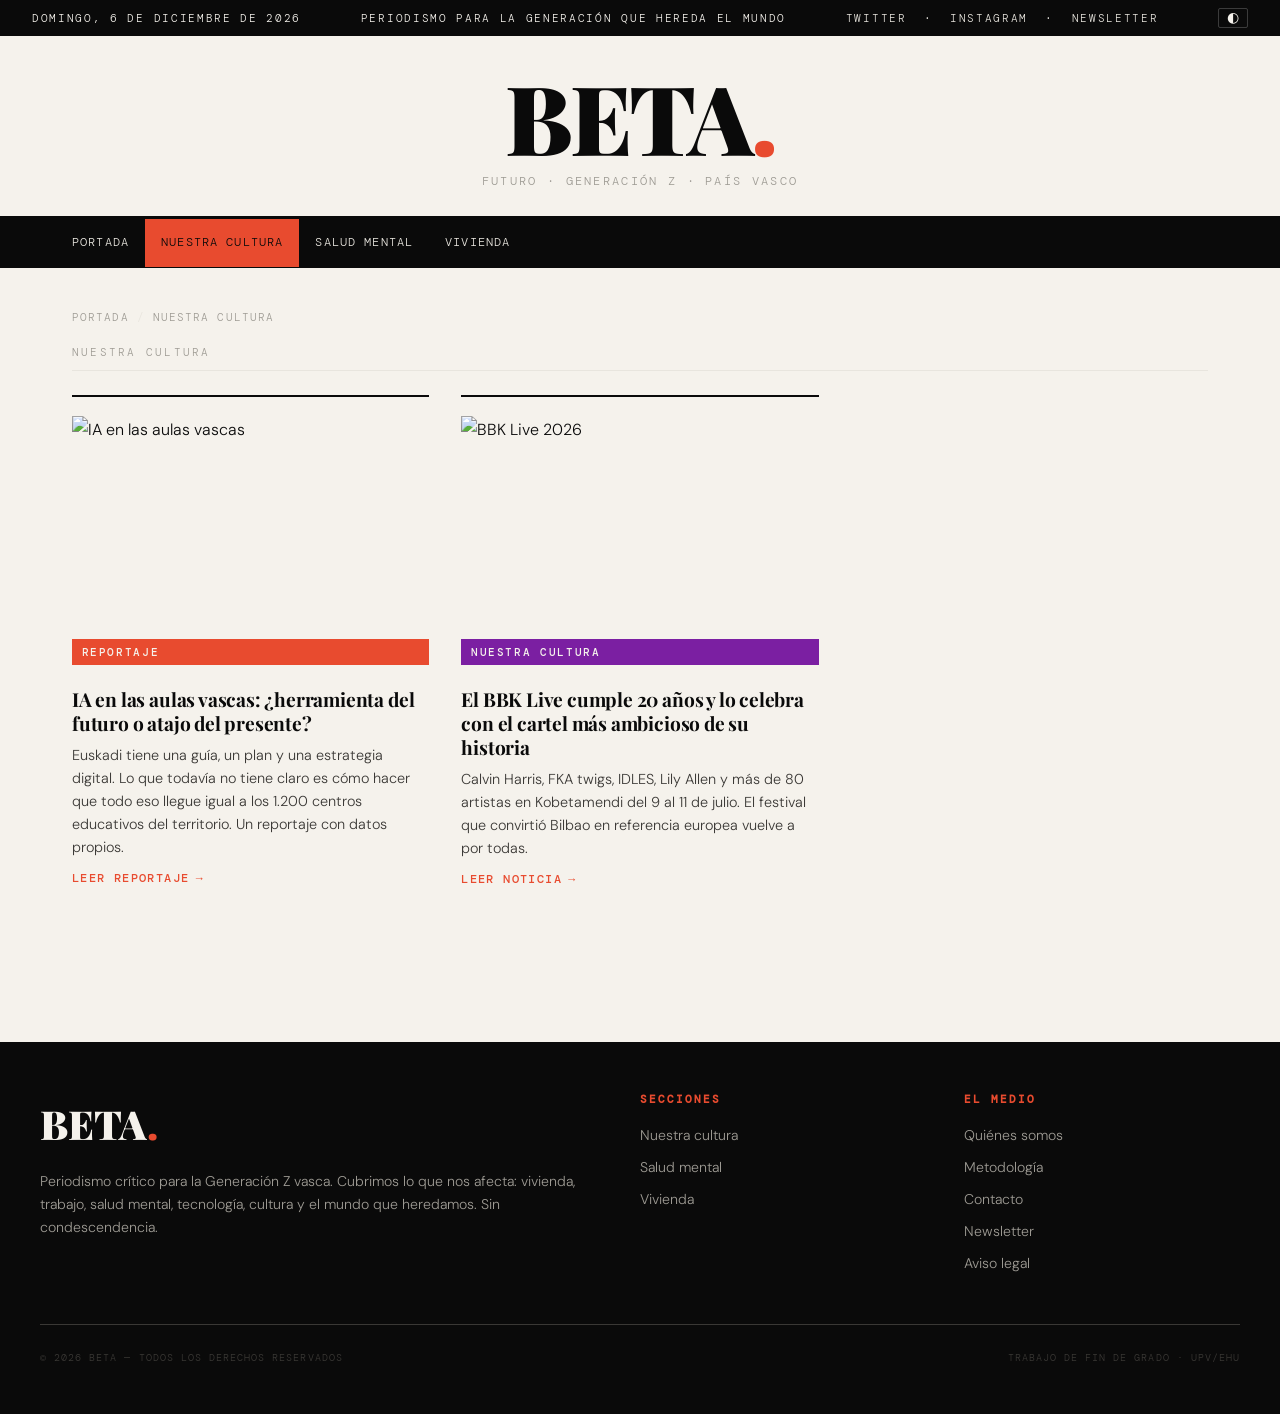
==== categoria-cultura.html @ 399a39c7 "Add files via upload" ====
<!DOCTYPE html>
<html lang="es">

<head>
  <meta charset="UTF-8" />
  <meta name="viewport" content="width=device-width, initial-scale=1.0" />
  <title>Nuestra cultura — BETA.</title>
  <link rel="stylesheet" href="style.css" />
</head>

<body>

  <!-- ============================================================
       BARRA SUPERIOR: fecha, lema y redes
  ============================================================ -->
  <div class="barra-superior">
    <span class="fecha">Domingo, 1 de junio de 2026</span>
    <span>Periodismo para la generación que hereda el mundo</span>
    <nav>
      <a href="#">Twitter</a> &nbsp;·&nbsp;
      <a href="#">Instagram</a> &nbsp;·&nbsp;
      <a href="#">Newsletter</a>
    </nav>
  </div>

  <!-- ============================================================
       CABECERA PRINCIPAL: nombre del medio y tagline
  ============================================================ -->
  <header class="cabecera-principal">
    <a href="index.html" class="logo-medio">BETA<span>.</span></a>
    <p class="tagline-medio">Futuro · Generación Z · País Vasco</p>
  </header>

  <!-- ============================================================
       NAVEGACIÓN: secciones del medio
  ============================================================ -->
  <nav class="nav-principal" aria-label="Secciones">
    <ul>
      <li><a href="index.html">Portada</a></li>
      <li><a href="categoria-cultura.html" class="activo">Nuestra cultura</a></li>
      <li><a href="categoria-salud-mental.html">Salud mental</a></li>
      <li><a href="categoria-vivienda.html">Vivienda</a></li>
    </ul>
  </nav>

  <!-- ============================================================
       PÁGINA DE CATEGORÍA: NUESTRA CULTURA
  ============================================================ -->
  <main class="portada">

    <div class="breadcrumb animar animar-1">
      <a href="index.html">Portada</a>
      <span>/</span>
      Nuestra cultura
    </div>

    <p class="titulo-seccion-portada animar animar-1">Nuestra cultura</p>

    <!-- --- REJILLA DE NOTICIAS DE LA CATEGORÍA --- -->
    <div class="rejilla-noticias">

      <article class="tarjeta-noticia animar animar-2">
        <a href="reportaje.html" class="tarjeta-imagen">
          <img src="img/placeholder-reportaje.jpg" alt="IA en las aulas vascas" />
        </a>
        <span class="etiqueta-seccion reportaje">Reportaje</span>
        <a href="reportaje.html">
          <h2 class="titular">
            IA en las aulas vascas: ¿herramienta del futuro o atajo del presente?
          </h2>
        </a>
        <p class="resumen">
          Euskadi tiene una guía, un plan y una estrategia digital. Lo que todavía no tiene claro es cómo hacer que todo
          eso llegue igual a los 1.200 centros educativos del territorio. Un reportaje con datos propios.
        </p>
        <a href="reportaje.html" class="leer-mas">Leer reportaje</a>
      </article>

      <article class="tarjeta-noticia animar animar-3">
        <a href="noticia-bbk.html" class="tarjeta-imagen">
          <img src="img/placeholder-bbk.jpg" alt="BBK Live 2026" />
        </a>
        <span class="etiqueta-seccion cultura">Nuestra cultura</span>
        <a href="noticia-bbk.html">
          <h2 class="titular">
            El BBK Live cumple 20 años y lo celebra con el cartel más ambicioso de su historia
          </h2>
        </a>
        <p class="resumen">
          Calvin Harris, FKA twigs, IDLES, Lily Allen y más de 80 artistas en Kobetamendi del 9 al 11 de julio. El
          festival que convirtió Bilbao en referencia europea vuelve a por todas.
        </p>
        <a href="noticia-bbk.html" class="leer-mas">Leer noticia</a>
      </article>

    </div>
    <!-- fin rejilla noticias -->

  </main>

  <!-- ============================================================
       PIE DE PÁGINA
  ============================================================ -->
  <footer class="pie-pagina">
    <div class="pie-interior">

      <!-- Columna 1: Identidad del medio -->
      <div>
        <div class="pie-logo">BETA<span>.</span></div>
        <p class="pie-descripcion">
          Periodismo crítico para la Generación Z vasca. Cubrimos lo que nos afecta: vivienda, trabajo, salud mental,
          tecnología, cultura y el mundo que heredamos. Sin condescendencia.
        </p>
      </div>

      <!-- Columna 2: Secciones -->
      <div class="pie-columna">
        <h4>Secciones</h4>
        <ul>
          <li><a href="categoria-cultura.html">Nuestra cultura</a></li>
          <li><a href="categoria-salud-mental.html">Salud mental</a></li>
          <li><a href="categoria-vivienda.html">Vivienda</a></li>
        </ul>
      </div>

      <!-- Columna 3: Sobre el medio -->
      <div class="pie-columna">
        <h4>El medio</h4>
        <ul>
          <li><a href="#">Quiénes somos</a></li>
          <li><a href="#">Metodología</a></li>
          <li><a href="#">Contacto</a></li>
          <li><a href="#">Newsletter</a></li>
          <li><a href="#">Aviso legal</a></li>
        </ul>
      </div>

    </div>

    <!-- Copyright -->
    <div class="pie-copy">
      <span>© 2026 BETA — Todos los derechos reservados</span>
      <span>Trabajo de Fin de Grado · UPV/EHU</span>
    </div>
  </footer>

  <script src="main.js"></script>
</body>

</html>
---- style.css ----
/* ============================================================
   ESTILO.CSS — Hoja de estilos global del medio
   Medio: BETA — Futuro y Generación Z
   ============================================================ */

/* --- IMPORTACIÓN DE FUENTES --- */
@import url("https://fonts.googleapis.com/css2?family=Playfair+Display:ital,wght@0,700;0,900;1,700&family=DM+Sans:ital,wght@0,300;0,400;0,500;1,300&family=DM+Mono:wght@400;500&display=swap");

/* --- VARIABLES GLOBALES --- */
:root {
  --negro: #0a0a0a;
  --blanco: #f5f2ec;
  --acento: #e84b2f;
  --acento-suave: #f4c5bc;
  --gris-claro: #e8e5de;
  --gris-medio: #9e9b94;
  --gris-oscuro: #3a3835;
  --fondo: #f5f2ec;

  --fuente-titulo: "Playfair Display", Georgia, serif;
  --fuente-cuerpo: "DM Sans", sans-serif;
  --fuente-mono: "DM Mono", monospace;

  --max-ancho: 1200px;
  --col-principal: 760px;
}

/* --- RESET Y BASE --- */
*,
*::before,
*::after {
  box-sizing: border-box;
  margin: 0;
  padding: 0;
}

html {
  font-size: 16px;
  scroll-behavior: smooth;
  overflow-x: hidden;
}

body {
  background-color: var(--fondo);
  color: var(--negro);
  font-family: var(--fuente-cuerpo);
  font-weight: 300;
  line-height: 1.7;
  -webkit-font-smoothing: antialiased;
  overflow-x: hidden;
  width: 100%;
}

a {
  color: inherit;
  text-decoration: none;
}
a:hover {
  color: var(--acento);
}
img {
  max-width: 100%;
  display: block;
}

/* ============================================================
   CABECERA Y NAVEGACIÓN
   ============================================================ */

/* --- Barra superior con fecha y sección --- */
.barra-superior {
  background-color: var(--negro);
  color: var(--blanco);
  font-family: var(--fuente-mono);
  font-size: 0.7rem;
  letter-spacing: 0.15em;
  text-transform: uppercase;
  padding: 0.5rem 2rem;
  display: flex;
  justify-content: space-between;
  align-items: center;
}

.barra-superior a {
  color: var(--gris-claro);
}
.barra-superior a:hover {
  color: var(--acento);
}

/* --- Cabecera principal con nombre del medio --- */
.cabecera-principal {
  border-bottom: 3px solid var(--negro);
  padding: 2rem 2rem 1.5rem;
  display: flex;
  flex-direction: column;
  align-items: center;
  gap: 0.5rem;
  text-align: center;
}

.logo-medio {
  font-family: var(--fuente-titulo);
  font-size: clamp(3rem, 8vw, 6rem);
  font-weight: 900;
  letter-spacing: -0.03em;
  line-height: 1;
  color: var(--negro);
  transition: color 0.2s;
}

.logo-medio span {
  color: var(--acento);
}
.logo-medio:hover {
  color: var(--acento);
}
.logo-medio:hover span {
  color: var(--negro);
}

.tagline-medio {
  font-family: var(--fuente-mono);
  font-size: 0.72rem;
  letter-spacing: 0.2em;
  text-transform: uppercase;
  color: var(--gris-medio);
}

/* --- Navegación principal --- */
.nav-principal {
  border-bottom: 1px solid var(--negro);
  background-color: var(--negro);
  overflow: hidden;
}

.nav-principal ul {
  display: flex;
  list-style: none;
  max-width: var(--max-ancho);
  margin: 0 auto;
  padding: 0 1rem;
  overflow-x: auto;
  scrollbar-width: none;
  -webkit-overflow-scrolling: touch;
}

.nav-principal ul::-webkit-scrollbar {
  display: none;
}

.nav-principal li a {
  display: block;
  padding: 0.9rem 1rem;
  font-family: var(--fuente-mono);
  font-size: 0.72rem;
  letter-spacing: 0.1em;
  text-transform: uppercase;
  color: var(--gris-claro);
  white-space: nowrap;
  transition:
    color 0.2s,
    background-color 0.2s;
}

.nav-principal li a:hover,
.nav-principal li a.activo {
  color: var(--negro);
  background-color: var(--acento);
}

/* --- Imagen en tarjeta de noticia --- */
.tarjeta-imagen {
  display: block;
  overflow: hidden;
  margin-bottom: 0.75rem;
  aspect-ratio: 16 / 9;
}

.tarjeta-imagen img {
  width: 100%;
  height: 100%;
  object-fit: cover;
  display: block;
  transition: transform 0.35s ease;
}

.tarjeta-noticia:hover .tarjeta-imagen img {
  transform: scale(1.03);
}

/* ============================================================
   ETIQUETAS DE SECCIÓN
   ============================================================ */

.etiqueta-seccion {
  display: inline-block;
  font-family: var(--fuente-mono);
  font-size: 0.68rem;
  font-weight: 500;
  letter-spacing: 0.15em;
  text-transform: uppercase;
  color: var(--blanco);
  background-color: var(--negro);
  padding: 0.25rem 0.6rem;
  margin-bottom: 0.75rem;
}

.etiqueta-seccion.economia {
  background-color: #1a5c3a;
}
.etiqueta-seccion.salud {
  background-color: #2b4580;
}
.etiqueta-seccion.cultura {
  background-color: #7b1fa2;
}
.etiqueta-seccion.tecnologia {
  background-color: #b84900;
}
.etiqueta-seccion.colectivo {
  background-color: #ad1457;
}
.etiqueta-seccion.reportaje {
  background-color: var(--acento);
}

/* ============================================================
   PÁGINA PRINCIPAL — PORTADA
   ============================================================ */

.portada {
  max-width: var(--max-ancho);
  margin: 0 auto;
  padding: 2.5rem 2rem;
}

/* --- Noticia destacada principal --- */
.noticia-destacada {
  display: grid;
  grid-template-columns: 1fr 1fr;
  gap: 3rem;
  padding-bottom: 2.5rem;
  margin-bottom: 2.5rem;
  border-bottom: 2px solid var(--negro);
}

.noticia-destacada .contenido {
  display: flex;
  flex-direction: column;
  justify-content: center;
}

.noticia-destacada .imagen-placeholder {
  background-color: var(--negro);
  min-height: 380px;
  position: relative;
  overflow: hidden;
}

.noticia-destacada .imagen-placeholder::after {
  content: "";
  position: absolute;
  inset: 0;
  background: repeating-linear-gradient(
    45deg,
    transparent,
    transparent 10px,
    rgba(255, 255, 255, 0.03) 10px,
    rgba(255, 255, 255, 0.03) 20px
  );
}

.titular-grande {
  font-family: var(--fuente-titulo);
  font-size: clamp(1.8rem, 3.5vw, 2.8rem);
  font-weight: 700;
  line-height: 1.15;
  letter-spacing: -0.02em;
  margin-bottom: 1rem;
  transition: color 0.2s;
}

.titular-grande:hover {
  color: var(--acento);
}

.entradilla {
  font-size: 1.05rem;
  font-weight: 300;
  color: var(--gris-oscuro);
  line-height: 1.65;
  margin-bottom: 1.5rem;
}

.leer-mas {
  font-family: var(--fuente-mono);
  font-size: 0.72rem;
  letter-spacing: 0.12em;
  text-transform: uppercase;
  color: var(--acento);
  display: inline-flex;
  align-items: center;
  gap: 0.4rem;
  font-weight: 500;
  transition: gap 0.2s;
}

.leer-mas:hover {
  gap: 0.7rem;
  color: var(--acento);
}
.leer-mas::after {
  content: "→";
}

/* --- Rejilla de noticias secundarias --- */
.titulo-seccion-portada {
  font-family: var(--fuente-mono);
  font-size: 0.7rem;
  letter-spacing: 0.2em;
  text-transform: uppercase;
  color: var(--gris-medio);
  margin-bottom: 1.5rem;
  padding-bottom: 0.5rem;
  border-bottom: 1px solid var(--gris-claro);
}

.rejilla-noticias {
  display: grid;
  grid-template-columns: repeat(3, 1fr);
  gap: 2rem;
  margin-bottom: 3rem;
}

/* --- Tarjeta de noticia --- */
.tarjeta-noticia {
  border-top: 2px solid var(--negro);
  padding-top: 1.2rem;
  display: flex;
  flex-direction: column;
  gap: 0.6rem;
  transition: transform 0.2s;
}

.tarjeta-noticia:hover {
  transform: translateY(-2px);
}

.tarjeta-noticia .titular {
  font-family: var(--fuente-titulo);
  font-size: 1.2rem;
  font-weight: 700;
  line-height: 1.25;
  letter-spacing: -0.01em;
  transition: color 0.2s;
}

.tarjeta-noticia:hover .titular {
  color: var(--acento);
}

.tarjeta-noticia .resumen {
  font-size: 0.9rem;
  color: var(--gris-oscuro);
  line-height: 1.6;
}

/* --- Bloque del reportaje en portada --- */
.bloque-reportaje-portada {
  background-color: var(--negro);
  color: var(--blanco);
  padding: 3rem;
  margin-bottom: 3rem;
  display: grid;
  grid-template-columns: 1fr 2fr;
  gap: 3rem;
  align-items: center;
}

.bloque-reportaje-portada .label {
  font-family: var(--fuente-mono);
  font-size: 0.7rem;
  letter-spacing: 0.2em;
  text-transform: uppercase;
  color: var(--acento);
  margin-bottom: 0.75rem;
}

.bloque-reportaje-portada .titular-reportaje {
  font-family: var(--fuente-titulo);
  font-size: clamp(1.5rem, 3vw, 2.2rem);
  font-weight: 700;
  line-height: 1.2;
  letter-spacing: -0.02em;
  color: var(--blanco);
  margin-bottom: 1rem;
  transition: color 0.2s;
}

.bloque-reportaje-portada .titular-reportaje:hover {
  color: var(--acento);
}

.bloque-reportaje-portada .desc {
  color: var(--gris-claro);
  font-size: 0.95rem;
  line-height: 1.65;
  margin-bottom: 1.5rem;
}

.bloque-reportaje-portada .leer-mas {
  color: var(--acento);
}

.bloque-reportaje-portada .numero-grande {
  font-family: var(--fuente-titulo);
  font-size: clamp(5rem, 12vw, 9rem);
  font-weight: 900;
  line-height: 1;
  color: var(--acento);
  opacity: 0.6;
  text-align: center;
}

/* ============================================================
   PÁGINA DE ARTÍCULO (noticias y reportaje)
   ============================================================ */

.contenedor-articulo {
  max-width: var(--max-ancho);
  margin: 0 auto;
  padding: 2.5rem 2rem;
  display: grid;
  grid-template-columns: minmax(0, 2.5fr) minmax(0, 1fr);
  gap: 4rem;
  align-items: start;
}

/* Evitar que los hijos del grid desborden */
.contenedor-articulo > * {
  min-width: 0;
  overflow-wrap: break-word;
  word-break: break-word;
}

/* --- Cabecera del artículo --- */
.cabecera-articulo {
  margin-bottom: 2.5rem;
  padding-bottom: 2rem;
  border-bottom: 2px solid var(--negro);
}

.titular-articulo {
  font-family: var(--fuente-titulo);
  font-size: clamp(2rem, 4.5vw, 3.2rem);
  font-weight: 700;
  line-height: 1.1;
  letter-spacing: -0.03em;
  margin-bottom: 1.2rem;
  margin-top: 0.75rem;
}

.entradilla-articulo {
  font-size: 1.2rem;
  font-weight: 400;
  line-height: 1.6;
  color: var(--gris-oscuro);
  border-left: 3px solid var(--acento);
  padding-left: 1.2rem;
  margin-bottom: 1.5rem;
}

.meta-articulo {
  font-family: var(--fuente-mono);
  font-size: 0.7rem;
  letter-spacing: 0.1em;
  text-transform: uppercase;
  color: var(--gris-medio);
  display: flex;
  gap: 1.5rem;
  flex-wrap: wrap;
}

/* --- Cuerpo del artículo --- */
.cuerpo-articulo p {
  font-size: 1.05rem;
  line-height: 1.8;
  margin-bottom: 1.5rem;
  font-weight: 300;
}

.cuerpo-articulo p strong {
  font-weight: 500;
}

.cuerpo-articulo h2 {
  font-family: var(--fuente-titulo);
  font-size: 1.6rem;
  font-weight: 700;
  margin: 2.5rem 0 1rem;
  letter-spacing: -0.02em;
}

/* Dato destacado numérico */
.dato-destacado {
  background-color: var(--negro);
  color: var(--blanco);
  padding: 2rem 2.5rem;
  margin: 2.5rem 0;
  display: flex;
  align-items: center;
  gap: 2rem;
}

.dato-destacado .numero {
  font-family: var(--fuente-titulo);
  font-size: 3.5rem;
  font-weight: 900;
  color: var(--acento);
  line-height: 1;
  white-space: nowrap;
}

.dato-destacado .descripcion {
  font-size: 0.95rem;
  line-height: 1.55;
  color: var(--gris-claro);
}

/* Cita textual */
.cita-articulo {
  border-left: 4px solid var(--acento);
  padding: 1rem 0 1rem 1.5rem;
  margin: 2rem 0;
  font-family: var(--fuente-titulo);
  font-size: 1.3rem;
  font-style: italic;
  line-height: 1.4;
  color: var(--gris-oscuro);
}

/* Fuentes al pie */
.fuentes-articulo {
  margin-top: 3rem;
  padding-top: 1.5rem;
  border-top: 1px solid var(--gris-claro);
}

.fuentes-articulo h3 {
  font-family: var(--fuente-mono);
  font-size: 0.7rem;
  letter-spacing: 0.18em;
  text-transform: uppercase;
  color: var(--gris-medio);
  margin-bottom: 1rem;
}

.fuentes-articulo ul {
  list-style: none;
  display: flex;
  flex-direction: column;
  gap: 0.5rem;
}

.fuentes-articulo li {
  font-size: 0.82rem;
  color: var(--gris-oscuro);
  padding-left: 1rem;
  border-left: 2px solid var(--gris-claro);
}

.fuentes-articulo li a {
  color: var(--acento);
  word-break: break-all;
}

.fuentes-articulo li a:hover {
  text-decoration: underline;
}

/* --- Barra lateral --- */
.barra-lateral {
  position: sticky;
  top: 2rem;
}

.widget-lateral {
  margin-bottom: 2.5rem;
}

.widget-lateral h3 {
  font-family: var(--fuente-mono);
  font-size: 0.68rem;
  letter-spacing: 0.18em;
  text-transform: uppercase;
  color: var(--gris-medio);
  margin-bottom: 1rem;
  padding-bottom: 0.5rem;
  border-bottom: 1px solid var(--gris-claro);
}

/* Noticias relacionadas en sidebar */
.noticia-relacionada {
  padding: 1rem 0;
  border-bottom: 1px solid var(--gris-claro);
}

.noticia-relacionada:last-child {
  border-bottom: none;
}

.noticia-relacionada .titular-rel {
  font-family: var(--fuente-titulo);
  font-size: 0.95rem;
  font-weight: 700;
  line-height: 1.3;
  margin-bottom: 0.3rem;
  transition: color 0.2s;
}

.noticia-relacionada:hover .titular-rel {
  color: var(--acento);
}

.noticia-relacionada .seccion-rel {
  font-family: var(--fuente-mono);
  font-size: 0.65rem;
  letter-spacing: 0.1em;
  text-transform: uppercase;
  color: var(--gris-medio);
}

/* ============================================================
   PIE DE PÁGINA
   ============================================================ */

.pie-pagina {
  background-color: var(--negro);
  color: var(--gris-claro);
  padding: 3rem 2rem;
  margin-top: 4rem;
}

.pie-interior {
  max-width: var(--max-ancho);
  margin: 0 auto;
  display: grid;
  grid-template-columns: 2fr 1fr 1fr;
  gap: 3rem;
}

.pie-logo {
  font-family: var(--fuente-titulo);
  font-size: 2.5rem;
  font-weight: 900;
  color: var(--blanco);
  margin-bottom: 0.75rem;
}

.pie-logo span {
  color: var(--acento);
}

.pie-descripcion {
  font-size: 0.88rem;
  line-height: 1.65;
  color: var(--gris-medio);
}

.pie-columna h4 {
  font-family: var(--fuente-mono);
  font-size: 0.68rem;
  letter-spacing: 0.18em;
  text-transform: uppercase;
  color: var(--acento);
  margin-bottom: 1rem;
}

.pie-columna ul {
  list-style: none;
}

.pie-columna li {
  font-size: 0.88rem;
  color: var(--gris-medio);
  margin-bottom: 0.5rem;
  transition: color 0.2s;
}

.pie-columna li a:hover {
  color: var(--blanco);
}

.pie-copy {
  max-width: var(--max-ancho);
  margin: 2.5rem auto 0;
  padding-top: 1.5rem;
  border-top: 1px solid var(--gris-oscuro);
  font-family: var(--fuente-mono);
  font-size: 0.65rem;
  letter-spacing: 0.1em;
  text-transform: uppercase;
  color: var(--gris-oscuro);
  display: flex;
  justify-content: space-between;
}

/* ============================================================
   ANIMACIONES DE ENTRADA
   ============================================================ */

@keyframes fadeUp {
  from {
    opacity: 0;
    transform: translateY(18px);
  }
  to {
    opacity: 1;
    transform: translateY(0);
  }
}

.animar {
  animation: fadeUp 0.5s ease both;
}
.animar-1 {
  animation-delay: 0.05s;
}
.animar-2 {
  animation-delay: 0.15s;
}
.animar-3 {
  animation-delay: 0.25s;
}
.animar-4 {
  animation-delay: 0.35s;
}
.animar-5 {
  animation-delay: 0.45s;
}

/* ============================================================
   UTILIDADES
   ============================================================ */

.separador {
  border: none;
  border-top: 1px solid var(--gris-claro);
  margin: 2.5rem 0;
}

.separador-negro {
  border: none;
  border-top: 2px solid var(--negro);
  margin: 2.5rem 0;
}

.breadcrumb {
  font-family: var(--fuente-mono);
  font-size: 0.68rem;
  letter-spacing: 0.1em;
  text-transform: uppercase;
  color: var(--gris-medio);
  margin-bottom: 1rem;
  display: flex;
  gap: 0.5rem;
  align-items: center;
}

.breadcrumb a {
  color: var(--gris-medio);
}
.breadcrumb a:hover {
  color: var(--acento);
}
.breadcrumb span {
  color: var(--gris-claro);
}

/* ============================================================
   RESPONSIVO — Sistema completo de breakpoints
   
   Breakpoints:
   - Tablet grande:  max-width 1100px
   - Tablet:         max-width 900px
   - Móvil grande:   max-width 700px
   - Móvil:          max-width 500px
   - Móvil pequeño:  max-width 380px
   ============================================================ */

/* --- TABLET GRANDE (≤1100px) ---
   Reducir márgenes y ajustar columnas anchas
------------------------------------------------------ */
@media (max-width: 1100px) {
  /* Reducir padding general */
  .portada,
  .contenedor-articulo {
    padding-left: 1.5rem;
    padding-right: 1.5rem;
  }

  /* Columna principal del artículo más estrecha */
  .contenedor-articulo {
    grid-template-columns: 1fr 280px;
    gap: 2.5rem;
  }

  /* Noticia destacada: imagen más pequeña */
  .noticia-destacada .imagen-placeholder {
    min-height: 300px;
  }

  /* Bloque reportaje en portada */
  .bloque-reportaje-portada {
    padding: 2.5rem;
  }

  .bloque-reportaje-portada .numero-grande {
    font-size: 6rem;
  }
}

/* --- TABLET (≤900px) ---
   Colapsar grids de dos columnas a una
------------------------------------------------------ */
@media (max-width: 900px) {
  /* --- Barra superior: ocultar centro en tablet --- */
  .barra-superior > span:nth-child(2) {
    display: none;
  }

  /* --- Cabecera: reducir tamaño del logo --- */
  .logo-medio {
    font-size: clamp(2.5rem, 10vw, 4.5rem);
  }

  /* --- Noticia destacada: apilar verticalmente --- */
  .noticia-destacada {
    grid-template-columns: 1fr;
    gap: 1.5rem;
  }

  .noticia-destacada .imagen-placeholder {
    min-height: 240px;
    order: -1; /* Imagen arriba */
  }

  /* --- Rejilla de noticias: 2 columnas en tablet --- */
  .rejilla-noticias {
    grid-template-columns: 1fr 1fr;
    gap: 1.5rem;
  }

  /* --- Bloque reportaje en portada: una columna --- */
  .bloque-reportaje-portada {
    grid-template-columns: 1fr;
    padding: 2rem;
    gap: 1.5rem;
  }

  .bloque-reportaje-portada .numero-grande {
    display: none;
  }

  /* --- Artículo: quitar sidebar, columna única --- */
  .contenedor-articulo {
    grid-template-columns: 1fr;
    gap: 2rem;
    padding: 2rem 1.5rem;
  }

  /* Sidebar deja de ser sticky */
  .barra-lateral {
    position: static;
    border-top: 2px solid var(--negro);
    padding-top: 2rem;
  }

  /* Widget lateral en horizontal en tablet */
  .widget-lateral h3 {
    margin-bottom: 1rem;
  }

  /* --- Titular del artículo: reducir tamaño --- */
  .titular-articulo {
    font-size: clamp(1.8rem, 4vw, 2.5rem);
  }

  /* --- Entradilla: reducir tamaño --- */
  .entradilla-articulo {
    font-size: 1.1rem;
  }

  /* --- Pie: apilar columnas --- */
  .pie-interior {
    grid-template-columns: 1fr 1fr;
    gap: 2rem;
  }

  /* Primera columna del pie ocupa todo el ancho */
  .pie-interior > div:first-child {
    grid-column: 1 / -1;
  }
}

/* --- MÓVIL GRANDE (≤700px) ---
   Ajustes para pantallas de smartphone grande
------------------------------------------------------ */
@media (max-width: 700px) {
  /* --- Barra superior: compactar --- */
  .barra-superior {
    padding: 0.4rem 1rem;
    font-size: 0.62rem;
  }

  /* Ocultar fecha en móvil */
  .barra-superior .fecha {
    display: none;
  }

  /* --- Cabecera: más compacta --- */
  .cabecera-principal {
    padding: 1.2rem 1rem 1rem;
    gap: 0.3rem;
  }

  .tagline-medio {
    font-size: 0.62rem;
    letter-spacing: 0.15em;
  }

  /* --- Nav: el botón hamburguesa lo gestiona main.js ---
     Los estilos del menú móvil se inyectan dinámicamente
     desde iniciarMenuMovil() para evitar conflictos */

  /* --- Portada: padding reducido --- */
  .portada {
    padding: 1.2rem 1rem;
  }

  /* --- Noticia destacada --- */
  .noticia-destacada {
    padding-bottom: 1.5rem;
    margin-bottom: 1.5rem;
  }

  .noticia-destacada .imagen-placeholder {
    min-height: 180px;
  }

  .titular-grande {
    font-size: clamp(1.5rem, 6vw, 2rem);
  }

  .entradilla {
    font-size: 0.95rem;
  }

  /* --- Rejilla: una sola columna en móvil --- */
  .rejilla-noticias {
    grid-template-columns: 1fr;
    gap: 0; /* Los bordes superiores de .tarjeta-noticia ya separan */
  }

  .tarjeta-noticia {
    padding-bottom: 1.5rem;
    margin-bottom: 1.5rem;
    border-bottom: 1px solid var(--gris-claro);
  }

  .tarjeta-noticia:last-child {
    border-bottom: none;
    margin-bottom: 0;
  }

  /* --- Bloque reportaje portada --- */
  .bloque-reportaje-portada {
    padding: 1.5rem;
  }

  .bloque-reportaje-portada .titular-reportaje {
    font-size: 1.4rem;
  }

  /* --- Artículo: padding mínimo --- */
  .contenedor-articulo {
    padding: 1.2rem 1rem;
  }

  .cabecera-articulo {
    margin-bottom: 1.5rem;
    padding-bottom: 1.5rem;
  }

  .titular-articulo {
    font-size: clamp(1.6rem, 7vw, 2.2rem);
    letter-spacing: -0.02em;
  }

  .entradilla-articulo {
    font-size: 1rem;
    padding-left: 1rem;
  }

  .meta-articulo {
    flex-direction: column;
    gap: 0.3rem;
  }

  /* Cuerpo del artículo: interlineado ligeramente menor */
  .cuerpo-articulo p {
    font-size: 1rem;
    line-height: 1.75;
    margin-bottom: 1.25rem;
  }

  .cuerpo-articulo h2 {
    font-size: 1.35rem;
    margin: 2rem 0 0.75rem;
  }

  /* Dato destacado: apilar número y texto */
  .dato-destacado {
    flex-direction: column;
    gap: 0.75rem;
    padding: 1.5rem;
    text-align: center;
  }

  .dato-destacado .numero {
    font-size: 2.8rem;
  }

  /* Cita: reducir tamaño */
  .cita-articulo {
    font-size: 1.1rem;
    padding-left: 1rem;
    margin: 1.5rem 0;
  }

  /* --- Breadcrumb: reducir tamaño --- */
  .breadcrumb {
    font-size: 0.62rem;
    flex-wrap: wrap;
  }

  /* --- Pie: una columna --- */
  .pie-interior {
    grid-template-columns: 1fr;
    gap: 1.5rem;
  }

  .pie-interior > div:first-child {
    grid-column: 1;
  }

  .pie-logo {
    font-size: 2rem;
  }

  .pie-copy {
    flex-direction: column;
    gap: 0.4rem;
    font-size: 0.6rem;
  }
}

/* --- MÓVIL (≤500px) ---
   Ajustes finos para pantallas pequeñas
------------------------------------------------------ */
@media (max-width: 500px) {
  /* Tipografía base ligeramente menor */
  html {
    font-size: 15px;
  }

  /* Logo aún más compacto */
  .logo-medio {
    font-size: 2.8rem;
  }

  /* Noticia destacada sin imagen en móvil muy pequeño */
  .noticia-destacada .imagen-placeholder {
    min-height: 150px;
  }

  /* Tarjetas de noticia: titular más pequeño */
  .tarjeta-noticia .titular {
    font-size: 1.1rem;
  }

  /* Etiqueta sección: compactar */
  .etiqueta-seccion {
    font-size: 0.62rem;
    padding: 0.2rem 0.5rem;
  }

  /* Fuentes al pie del artículo */
  .fuentes-articulo li {
    font-size: 0.78rem;
  }

  /* Bloque reportaje portada */
  .bloque-reportaje-portada {
    padding: 1.2rem;
  }

  /* Sidebar: mostrar noticias relacionadas en grid 2 col */
  .widget-lateral .noticia-relacionada {
    padding: 0.75rem 0;
  }
}

/* --- MÓVIL PEQUEÑO (≤380px) ---
   Pantallas muy compactas (iPhone SE, etc.)
------------------------------------------------------ */
@media (max-width: 380px) {
  html {
    font-size: 14px;
  }

  .logo-medio {
    font-size: 2.4rem;
  }

  .cabecera-principal {
    padding: 1rem 0.75rem;
  }

  .portada,
  .contenedor-articulo {
    padding-left: 0.75rem;
    padding-right: 0.75rem;
  }

  .bloque-reportaje-portada {
    padding: 1rem;
  }

  .dato-destacado {
    padding: 1.2rem;
  }

  .dato-destacado .numero {
    font-size: 2.4rem;
  }

  .pie-pagina {
    padding: 2rem 0.75rem;
  }
}

/* --- PREFERENCIA DE MOVIMIENTO REDUCIDO ---
   Desactivar animaciones para usuarios que lo prefieren
------------------------------------------------------ */
@media (prefers-reduced-motion: reduce) {
  *,
  *::before,
  *::after {
    animation-duration: 0.01ms !important;
    animation-iteration-count: 1 !important;
    transition-duration: 0.01ms !important;
  }

  .animar {
    animation: none;
    opacity: 1;
    transform: none;
  }
}

/* --- IMPRESIÓN ---
   Estilos básicos para cuando se imprime un artículo
------------------------------------------------------ */
@media print {
  .barra-superior,
  .nav-principal,
  .barra-lateral,
  .pie-pagina,
  #toggle-modo,
  #menu-movil,
  #progress-bar,
  .leer-mas,
  .breadcrumb {
    display: none !important;
  }

  body {
    font-size: 12pt;
    color: #000;
    background: #fff;
  }

  .contenedor-articulo {
    grid-template-columns: 1fr;
    max-width: 100%;
    padding: 0;
  }

  .titular-articulo {
    font-size: 22pt;
  }

  .dato-destacado {
    border: 1px solid #ccc;
    background: #f5f5f5 !important;
    color: #000 !important;
  }

  .dato-destacado .numero {
    color: #000 !important;
  }

  .fuentes-articulo {
    page-break-inside: avoid;
  }

  a[href]::after {
    content: " (" attr(href) ")";
    font-size: 9pt;
    color: #666;
  }
}

/* ============================================================
   MODO OSCURO — Variables y overrides
   Activado añadiendo data-tema="oscuro" al <html>
============================================================ */

[data-tema="oscuro"] {
  --negro: #e8e5de;
  --blanco: #111110;
  --fondo: #111110;
  --gris-claro: #2a2926;
  --gris-medio: #6b6965;
  --gris-oscuro: #b0ada6;
  --acento: #e84b2f;
}

[data-tema="oscuro"] .barra-superior {
  background-color: #0a0a09;
}

[data-tema="oscuro"] .nav-principal {
  background-color: #0a0a09;
}

[data-tema="oscuro"] .bloque-reportaje-portada {
  background-color: #1a1917;
  border: 1px solid #2a2926;
}

[data-tema="oscuro"] .dato-destacado {
  background-color: #1a1917;
}

[data-tema="oscuro"] .reportaje-hero {
  background-color: #0a0a09;
}

[data-tema="oscuro"] .datos-clave-reportaje {
  background-color: var(--acento);
}

[data-tema="oscuro"] .dato-clave {
  background-color: var(--acento);
}

[data-tema="oscuro"] body {
  color-scheme: dark;
}

[data-tema="oscuro"] .pie-pagina {
  background-color: #0a0a09;
}
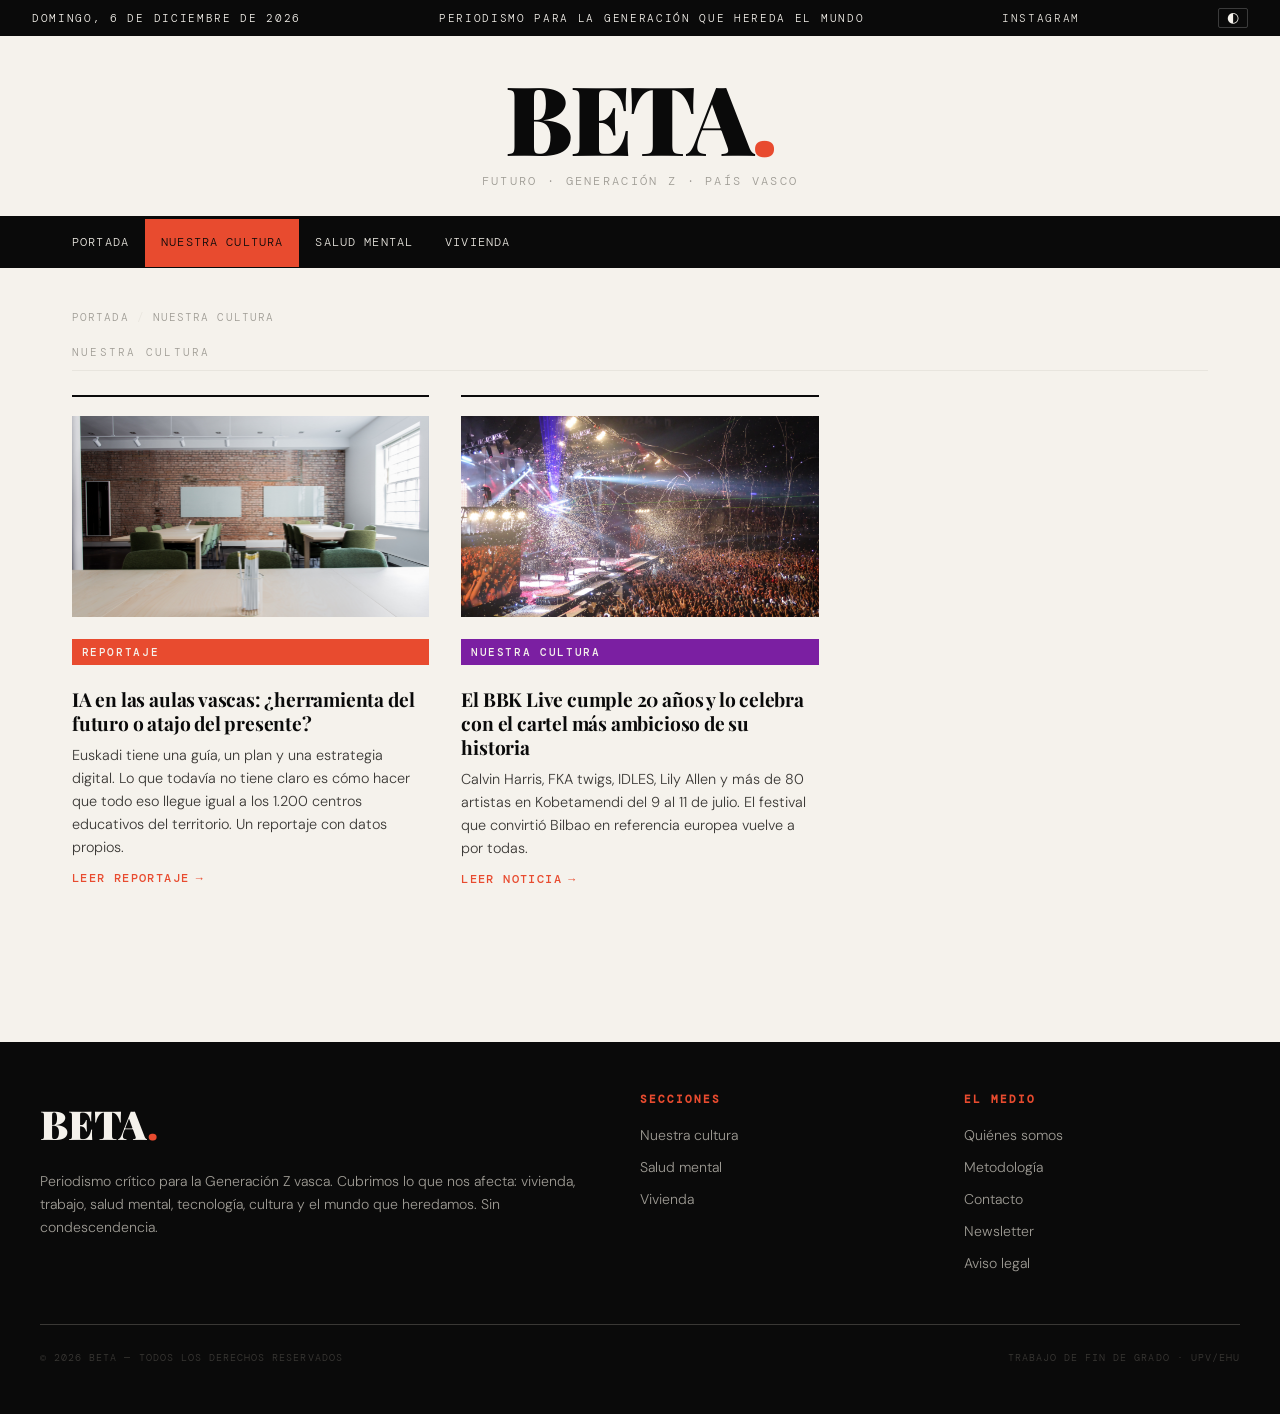
==== commit 51176b25: "añadir el link a instagram en header" ====
--- a/categoria-cultura.html
+++ b/categoria-cultura.html
@@ -17,9 +17,7 @@
     <span class="fecha">Domingo, 1 de junio de 2026</span>
     <span>Periodismo para la generación que hereda el mundo</span>
     <nav>
-      <a href="#">Twitter</a> &nbsp;·&nbsp;
-      <a href="#">Instagram</a> &nbsp;·&nbsp;
-      <a href="#">Newsletter</a>
+      <a href="https://www.instagram.com/betaperiodicodigital/" target="_blank" rel="noopener">Instagram</a>
     </nav>
   </div>
 
--- a/style.css
+++ b/style.css
@@ -177,7 +177,8 @@
   aspect-ratio: 16 / 9;
 }
 
-.tarjeta-imagen img {
+.tarjeta-imagen img,
+.tarjeta-imagen video {
   width: 100%;
   height: 100%;
   object-fit: cover;
@@ -220,6 +221,9 @@
 }
 .etiqueta-seccion.colectivo {
   background-color: #ad1457;
+}
+.etiqueta-seccion.entrevista {
+  background-color: #0d6e6e;
 }
 .etiqueta-seccion.reportaje {
   background-color: var(--acento);
@@ -444,6 +448,15 @@
   word-break: break-word;
 }
 
+/* Enlaces dentro del artículo: mismo estilo que .fuentes-articulo li a */
+.contenedor-articulo a {
+  color: var(--acento);
+}
+
+.contenedor-articulo a:hover {
+  text-decoration: underline;
+}
+
 /* --- Cabecera del artículo --- */
 .cabecera-articulo {
   margin-bottom: 2.5rem;
@@ -482,12 +495,63 @@
   flex-wrap: wrap;
 }
 
+/* --- Imagen principal del artículo --- */
+.imagen-articulo {
+  margin: 0 0 2.5rem;
+}
+
+.imagen-articulo img {
+  width: 100%;
+  height: auto;
+  display: block;
+  object-fit: cover;
+  max-height: 480px;
+}
+
+.imagen-articulo figcaption {
+  font-family: var(--fuente-mono);
+  font-size: 0.72rem;
+  letter-spacing: 0.03em;
+  color: var(--gris-medio);
+  padding-top: 0.5rem;
+}
+
+/* --- Infografía embebida en el cuerpo del artículo --- */
+.infografia-articulo {
+  margin: 2.5rem auto;
+  max-width: 680px;
+}
+
+.infografia-articulo img {
+  width: 100%;
+  height: auto;
+  display: block;
+  border-radius: 4px;
+}
+
+.infografia-articulo figcaption {
+  font-family: var(--fuente-mono);
+  font-size: 0.72rem;
+  letter-spacing: 0.03em;
+  color: var(--gris-medio);
+  padding-top: 0.5rem;
+  text-align: center;
+}
+
 /* --- Cuerpo del artículo --- */
 .cuerpo-articulo p {
   font-size: 1.05rem;
   line-height: 1.8;
   margin-bottom: 1.5rem;
   font-weight: 300;
+}
+
+.cuerpo-articulo a {
+  color: var(--acento);
+}
+
+.cuerpo-articulo a:hover {
+  text-decoration: underline;
 }
 
 .cuerpo-articulo p strong {
@@ -1274,3 +1338,610 @@
 [data-tema="oscuro"] .pie-pagina {
   background-color: #0a0a09;
 }
+
+/* ============================================================
+   ESTILOS ESPECÍFICOS DEL REPORTAJE MULTIMEDIA (reportaje.html)
+   Responsive completo incluido aquí
+============================================================ */
+
+/* --- Hero: cabecera de impacto --- */
+.reportaje-hero {
+  background-color: var(--negro);
+  color: var(--blanco);
+  padding: 4rem 2rem;
+  text-align: center;
+  position: relative;
+  overflow: hidden;
+  width: 100%;
+  box-sizing: border-box;
+}
+
+.reportaje-hero::before {
+  content: '';
+  position: absolute;
+  inset: 0;
+  background: repeating-linear-gradient(-45deg,
+      transparent,
+      transparent 30px,
+      rgba(232, 75, 47, 0.04) 30px,
+      rgba(232, 75, 47, 0.04) 31px);
+  pointer-events: none;
+}
+
+.reportaje-hero .interior {
+  position: relative;
+  max-width: min(820px, 100%);
+  margin: 0 auto;
+  padding: 0 1rem;
+}
+
+.reportaje-hero .label-reportaje {
+  font-family: var(--fuente-mono);
+  font-size: 0.7rem;
+  letter-spacing: 0.25em;
+  text-transform: uppercase;
+  color: var(--acento);
+  margin-bottom: 1.5rem;
+}
+
+.reportaje-hero h1 {
+  font-family: var(--fuente-titulo);
+  font-size: clamp(1.6rem, 5vw, 3.8rem);
+  font-weight: 700;
+  line-height: 1.1;
+  letter-spacing: -0.02em;
+  color: var(--blanco);
+  margin-bottom: 1.5rem;
+}
+
+.reportaje-hero .entradilla-hero {
+  font-size: clamp(0.95rem, 2vw, 1.15rem);
+  font-weight: 300;
+  line-height: 1.65;
+  color: var(--gris-claro);
+  max-width: min(680px, 100%);
+  margin: 0 auto 2rem;
+}
+
+.reportaje-hero .meta-hero {
+  font-family: var(--fuente-mono);
+  font-size: 0.68rem;
+  letter-spacing: 0.12em;
+  text-transform: uppercase;
+  color: var(--gris-medio);
+  display: flex;
+  justify-content: center;
+  gap: 1.5rem;
+  flex-wrap: wrap;
+}
+
+/* --- Imagen principal del reportaje --- */
+.reportaje-imagen-principal {
+  width: 100%;
+  max-height: 520px;
+  overflow: hidden;
+  line-height: 0;
+}
+
+.reportaje-imagen-principal img {
+  width: 100%;
+  height: 100%;
+  object-fit: cover;
+  display: block;
+  transform: translateY(-396px);
+ 
+}
+
+/* --- Barra de 3 datos clave --- */
+.datos-clave-reportaje {
+  background-color: var(--acento);
+  color: var(--blanco);
+  padding: 0;
+  display: grid;
+  grid-template-columns: repeat(3, 1fr);
+  width: 100%;
+  overflow: hidden;
+}
+
+.dato-clave {
+  padding: 1.5rem 1.5rem;
+  background-color: var(--acento);
+  text-align: center;
+  border-right: 1px solid rgba(255, 255, 255, 0.25);
+}
+
+.dato-clave:last-child {
+  border-right: none;
+}
+
+.dato-clave .cifra {
+  font-family: var(--fuente-titulo);
+  font-size: clamp(1.8rem, 4vw, 2.8rem);
+  font-weight: 900;
+  line-height: 1;
+  display: block;
+  margin-bottom: 0.4rem;
+}
+
+.dato-clave .label-cifra {
+  font-family: var(--fuente-mono);
+  font-size: 0.65rem;
+  letter-spacing: 0.08em;
+  text-transform: uppercase;
+  opacity: 0.9;
+  line-height: 1.4;
+}
+
+/* --- Contenedor del cuerpo del reportaje --- */
+.contenedor-reportaje {
+  max-width: min(820px, 100%);
+  margin: 0 auto;
+  padding: 3rem 2rem;
+  box-sizing: border-box;
+}
+
+/* --- Separadores temáticos entre bloques --- */
+.separador-bloque {
+  display: flex;
+  align-items: center;
+  gap: 1rem;
+  margin: 3rem 0 2rem;
+}
+
+.separador-bloque span {
+  font-family: var(--fuente-mono);
+  font-size: 0.65rem;
+  letter-spacing: 0.2em;
+  text-transform: uppercase;
+  color: var(--gris-medio);
+  white-space: nowrap;
+}
+
+.separador-bloque::before,
+.separador-bloque::after {
+  content: '';
+  flex: 1;
+  height: 1px;
+  background-color: var(--gris-claro);
+}
+
+/* --- Noticias relacionadas al pie --- */
+.relacionadas-pie {
+  background-color: var(--gris-claro);
+  padding: 3rem 2rem;
+  margin-top: 2rem;
+  box-sizing: border-box;
+  width: 100%;
+}
+
+.relacionadas-pie .interior {
+  max-width: var(--max-ancho);
+  margin: 0 auto;
+}
+
+/* --- Nota de fuentes --- */
+.nota-fuentes {
+  margin-top: 1.5rem;
+  font-size: 0.82rem;
+  color: var(--gris-medio);
+  line-height: 1.6;
+}
+
+/* ============================================================
+   RESPONSIVE DEL REPORTAJE
+============================================================ */
+
+/* Tablet (≤900px) */
+@media (max-width: 900px) {
+  .reportaje-hero {
+    padding: 3rem 1.5rem;
+  }
+
+  .datos-clave-reportaje {
+    grid-template-columns: repeat(3, 1fr);
+  }
+
+  .dato-clave {
+    padding: 1.2rem 1rem;
+  }
+
+  .dato-clave .cifra {
+    font-size: clamp(1.5rem, 3.5vw, 2.2rem);
+  }
+
+  .contenedor-reportaje {
+    padding: 2rem 1.5rem;
+  }
+
+  .relacionadas-pie {
+    padding: 2rem 1.5rem;
+  }
+}
+
+/* Móvil grande (≤700px) */
+@media (max-width: 700px) {
+  .reportaje-imagen-principal {
+    max-height: 260px;
+  }
+
+  .reportaje-hero {
+    padding: 2.5rem 1rem;
+  }
+
+  .reportaje-hero .interior {
+    padding: 0;
+  }
+
+  /* Datos en columna única en móvil */
+  .datos-clave-reportaje {
+    grid-template-columns: 1fr;
+  }
+
+  .dato-clave {
+    border-right: none;
+    border-bottom: 1px solid rgba(255, 255, 255, 0.25);
+    padding: 1.2rem 1.5rem;
+  }
+
+  .dato-clave:last-child {
+    border-bottom: none;
+  }
+
+  .dato-clave .cifra {
+    font-size: 2.2rem;
+  }
+
+  .contenedor-reportaje {
+    padding: 1.5rem 1rem;
+  }
+
+  .separador-bloque {
+    margin: 2rem 0 1.5rem;
+  }
+
+  .relacionadas-pie {
+    padding: 1.5rem 1rem;
+  }
+}
+
+/* Móvil (≤500px) */
+@media (max-width: 500px) {
+  .reportaje-hero {
+    padding: 2rem 0.75rem;
+  }
+
+  .reportaje-hero .meta-hero {
+    gap: 0.75rem;
+    font-size: 0.62rem;
+  }
+
+  .contenedor-reportaje {
+    padding: 1.2rem 0.75rem;
+  }
+
+  .dato-clave .cifra {
+    font-size: 2rem;
+  }
+
+  .separador-bloque span {
+    font-size: 0.6rem;
+    letter-spacing: 0.12em;
+  }
+
+  .relacionadas-pie {
+    padding: 1.2rem 0.75rem;
+  }
+}
+
+/* ============================================================
+   PÁGINA DE ENTREVISTA (entrevista.html)
+   ============================================================ */
+
+/* --- Ficha rápida de la persona entrevistada --- */
+.ficha-entrevistada {
+  background-color: var(--negro);
+  color: var(--blanco);
+  padding: 1.75rem 2.5rem;
+  margin: 0 0 3rem;
+  display: flex;
+  flex-wrap: wrap;
+  gap: 1.5rem 3rem;
+}
+
+.dato-ficha {
+  display: flex;
+  flex-direction: column;
+  gap: 0.3rem;
+}
+
+.dato-ficha .etiqueta-ficha {
+  font-family: var(--fuente-mono);
+  font-size: 0.62rem;
+  letter-spacing: 0.15em;
+  text-transform: uppercase;
+  color: var(--acento);
+}
+
+.dato-ficha .valor-ficha {
+  font-size: 0.92rem;
+  font-weight: 400;
+  color: var(--gris-claro);
+}
+
+[data-tema="oscuro"] .ficha-entrevistada {
+  background-color: #1a1917;
+}
+
+/* --- Pregunta destacada --- */
+.pregunta-entrevista {
+  background-color: var(--gris-claro);
+  border-left: 4px solid var(--acento);
+  padding: 1.5rem 2rem;
+  margin: 3rem 0 1.5rem;
+}
+
+.pregunta-entrevista .num-pregunta {
+  display: block;
+  font-family: var(--fuente-mono);
+  font-size: 0.68rem;
+  letter-spacing: 0.18em;
+  text-transform: uppercase;
+  color: var(--acento);
+  margin-bottom: 0.5rem;
+}
+
+.pregunta-entrevista p {
+  font-family: var(--fuente-titulo);
+  font-size: 1.25rem;
+  font-weight: 700;
+  line-height: 1.35;
+  color: var(--negro);
+}
+
+/* --- Vídeo de la respuesta --- */
+.video-pregunta {
+  margin: 0 0 1.75rem;
+  background-color: #0a0a0a;
+  aspect-ratio: 16 / 9;
+  overflow: hidden;
+}
+
+.video-pregunta video,
+.video-pregunta iframe {
+  width: 100%;
+  height: 100%;
+  display: block;
+  object-fit: cover;
+  border: 0;
+}
+
+/* --- Frase gancho, entre el vídeo y la transcripción --- */
+.gancho-entrevista {
+  font-family: var(--fuente-titulo);
+  font-style: italic;
+  font-weight: 700;
+  font-size: 1.2rem;
+  line-height: 1.45;
+  color: var(--acento);
+  margin: 0 0 1.5rem;
+  padding-left: 1.1rem;
+  border-left: 3px solid var(--acento-suave);
+}
+
+/* --- Respuesta transcrita --- */
+.respuesta-entrevista .etiqueta-respuesta {
+  display: block;
+  font-family: var(--fuente-mono);
+  font-size: 0.65rem;
+  letter-spacing: 0.18em;
+  text-transform: uppercase;
+  color: var(--gris-medio);
+  margin-bottom: 0.6rem;
+}
+
+@media (max-width: 700px) {
+  .ficha-entrevistada {
+    padding: 1.25rem 1.5rem;
+    gap: 1rem 2rem;
+  }
+
+  .pregunta-entrevista {
+    padding: 1.2rem 1.4rem;
+    margin: 2.2rem 0 1.2rem;
+  }
+
+  .pregunta-entrevista p {
+    font-size: 1.1rem;
+  }
+
+  .gancho-entrevista {
+    font-size: 1.05rem;
+    padding-left: 0.9rem;
+  }
+}
+
+/* ============================================================
+   SECCIÓN DE COMENTARIOS — Opinión de los lectores
+   Formulario + listado, presente al final de cada noticia
+   ============================================================ */
+
+.seccion-comentarios {
+  background-color: var(--gris-claro);
+  padding: 3rem 2rem;
+  margin-top: 2rem;
+}
+
+.comentarios-interior {
+  max-width: var(--col-principal);
+  margin: 0 auto;
+}
+
+.titulo-comentarios {
+  font-family: var(--fuente-titulo);
+  font-size: 1.6rem;
+  font-weight: 700;
+  letter-spacing: -0.02em;
+  margin-bottom: 0.5rem;
+}
+
+.subtitulo-comentarios {
+  font-size: 0.95rem;
+  color: var(--gris-oscuro);
+  margin-bottom: 1.75rem;
+}
+
+.form-comentarios {
+  display: flex;
+  flex-direction: column;
+  gap: 0.9rem;
+  margin-bottom: 2.5rem;
+}
+
+.fila-campos {
+  display: grid;
+  grid-template-columns: 1fr 1fr;
+  gap: 0.9rem;
+}
+
+.campo-comentario {
+  font-family: var(--fuente-cuerpo);
+  font-size: 0.95rem;
+  padding: 0.8rem 1rem;
+  border: 1px solid var(--gris-medio);
+  background-color: var(--fondo);
+  color: var(--negro);
+  width: 100%;
+  transition: border-color 0.2s;
+}
+
+.campo-comentario:focus {
+  outline: none;
+  border-color: var(--acento);
+}
+
+.campo-textarea {
+  resize: vertical;
+  min-height: 110px;
+  font-family: var(--fuente-cuerpo);
+}
+
+.boton-comentario {
+  align-self: flex-start;
+  font-family: var(--fuente-mono);
+  font-size: 0.75rem;
+  letter-spacing: 0.1em;
+  text-transform: uppercase;
+  font-weight: 500;
+  color: var(--blanco);
+  background-color: var(--negro);
+  border: none;
+  padding: 0.9rem 1.8rem;
+  cursor: pointer;
+  transition: background-color 0.2s;
+}
+
+.boton-comentario:hover {
+  background-color: var(--acento);
+}
+
+.mensaje-comentario {
+  font-family: var(--fuente-mono);
+  font-size: 0.75rem;
+  letter-spacing: 0.03em;
+  color: #1a5c3a;
+  min-height: 1.2em;
+}
+
+.mensaje-comentario.mensaje-error {
+  color: var(--acento);
+}
+
+.lista-comentarios {
+  display: flex;
+  flex-direction: column;
+  gap: 1.5rem;
+}
+
+.comentarios-vacio {
+  font-size: 0.9rem;
+  color: var(--gris-medio);
+  font-style: italic;
+}
+
+.comentario {
+  display: flex;
+  gap: 1rem;
+  padding-bottom: 1.5rem;
+  border-bottom: 1px solid var(--gris-medio);
+}
+
+.comentario:last-child {
+  border-bottom: none;
+  padding-bottom: 0;
+}
+
+.comentario-avatar {
+  flex-shrink: 0;
+  width: 2.4rem;
+  height: 2.4rem;
+  border-radius: 50%;
+  background-color: var(--negro);
+  color: var(--blanco);
+  font-family: var(--fuente-titulo);
+  font-weight: 700;
+  display: flex;
+  align-items: center;
+  justify-content: center;
+}
+
+.comentario-cabecera {
+  display: flex;
+  align-items: baseline;
+  gap: 0.75rem;
+  flex-wrap: wrap;
+  margin-bottom: 0.35rem;
+}
+
+.comentario-nombre {
+  font-weight: 500;
+  font-size: 0.95rem;
+}
+
+.comentario-fecha {
+  font-family: var(--fuente-mono);
+  font-size: 0.68rem;
+  letter-spacing: 0.05em;
+  text-transform: uppercase;
+  color: var(--gris-medio);
+}
+
+.comentario-texto {
+  font-size: 0.92rem;
+  line-height: 1.6;
+  color: var(--gris-oscuro);
+}
+
+[data-tema="oscuro"] .seccion-comentarios {
+  background-color: #1a1917;
+}
+
+[data-tema="oscuro"] .campo-comentario {
+  background-color: #111110;
+  border-color: var(--gris-oscuro);
+  color: var(--gris-claro);
+}
+
+@media (max-width: 700px) {
+  .seccion-comentarios {
+    padding: 2rem 1rem;
+  }
+
+  .fila-campos {
+    grid-template-columns: 1fr;
+  }
+
+  .boton-comentario {
+    align-self: stretch;
+    text-align: center;
+  }
+}
